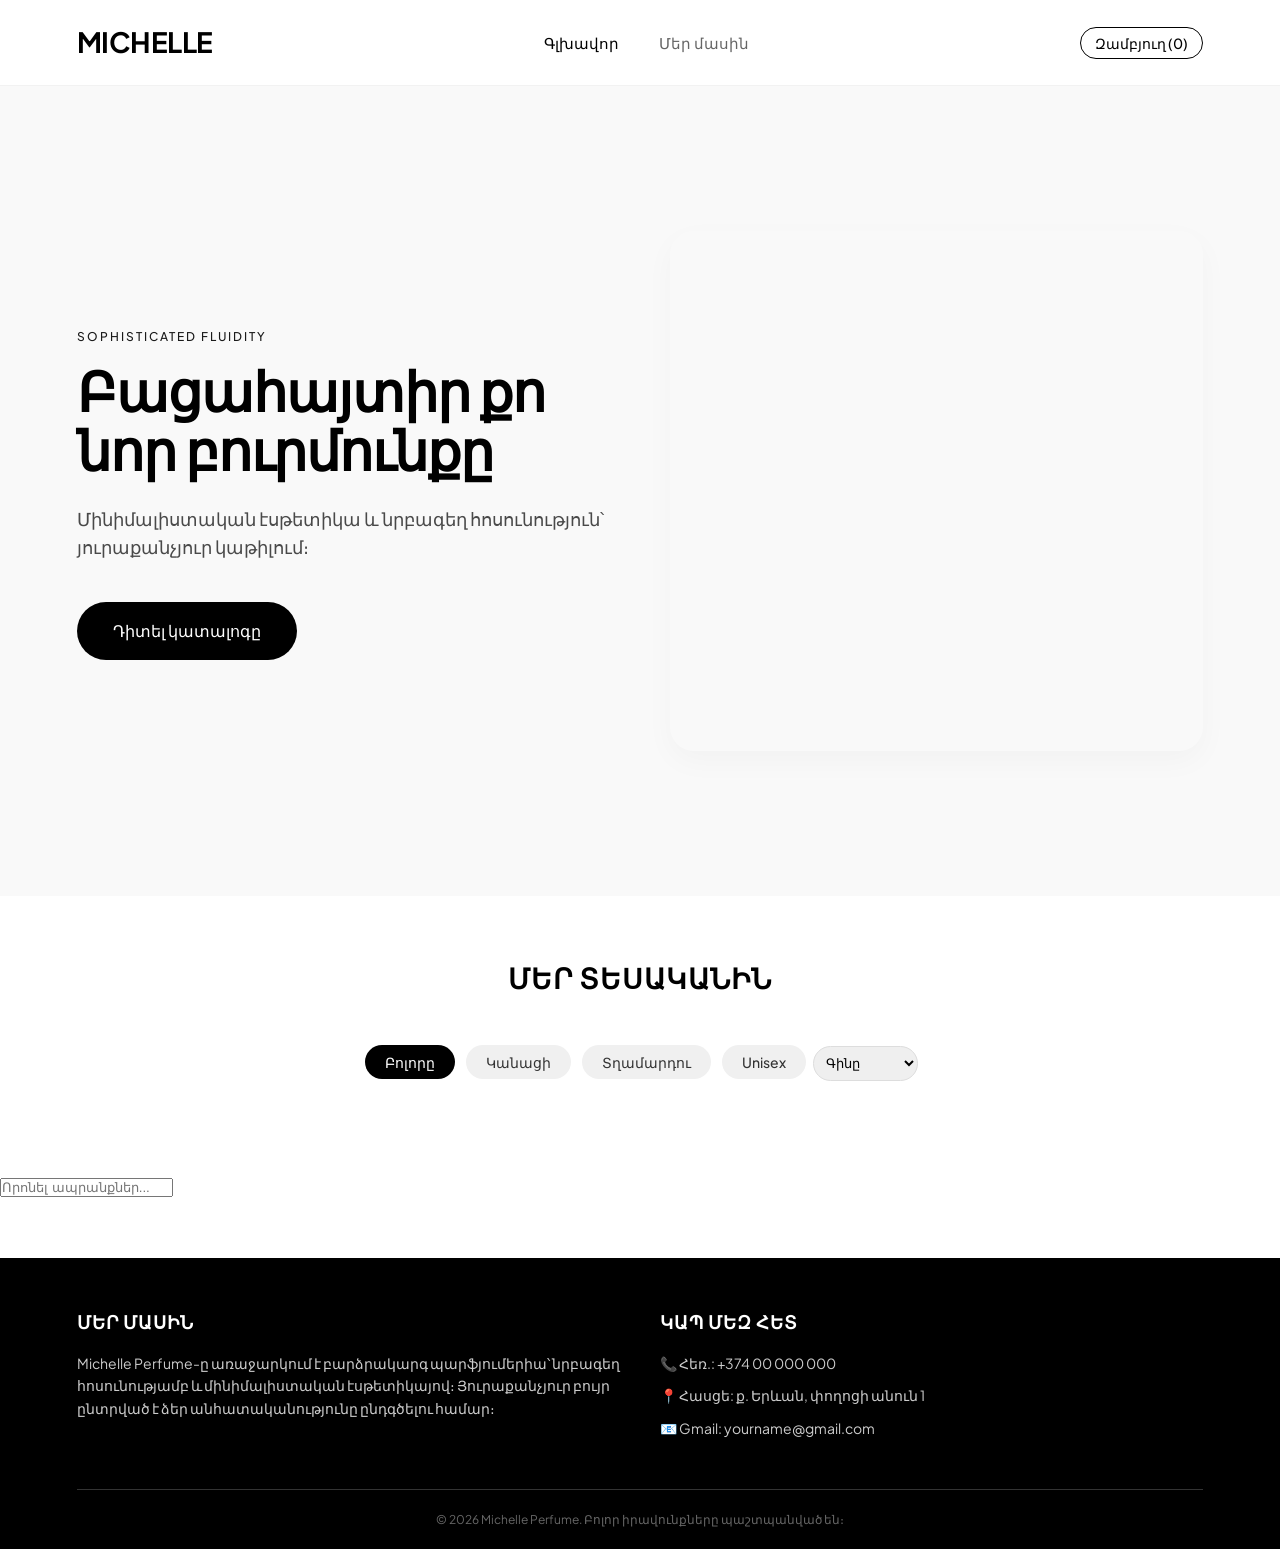
==== index.html @ b405ef43 "Update index.html" ====
<!DOCTYPE html>
<html lang="hy">
<head>
    <meta charset="UTF-8">
    <meta name="viewport" content="width=device-width, initial-scale=1.0">
    <title>Michelle Perfume | Official Store</title>
    <link href="https://fonts.googleapis.com/css2?family=Plus+Jakarta+Sans:wght@300;400;500;600;700&display=swap" rel="stylesheet">
    <link rel="stylesheet" href="https://cdn.jsdelivr.net/npm/swiper@11/swiper-bundle.min.css" />
    <link rel="stylesheet" href="style.css">

    <script type="text/javascript" src="https://cdn.jsdelivr.net/npm/@emailjs/browser@4/dist/email.min.js"></script>
    <script type="text/javascript">
        (function() {
            emailjs.init("rZBr8xgK7orV2Zi8C");
        })();
    </script>

    <style>
        .products-section { padding: 60px 0; background-color: #ffffff; }
        .section-title { text-align: center; font-size: 28px; margin-bottom: 40px; text-transform: uppercase; letter-spacing: 1px; }
        
        .products-grid { display: grid; grid-template-columns: repeat(2, 1fr); gap: 20px; }
        @media (min-width: 768px) { .products-grid { grid-template-columns: repeat(4, 1fr); gap: 30px; } }
        
        .product-card { background: #fff; border-radius: 12px; padding: 10px; transition: transform 0.3s; display: flex; flex-direction: column; cursor: pointer; border: 1px solid #f0f0f0; }
        .product-card:hover { transform: translateY(-5px); box-shadow: 0 5px 15px rgba(0,0,0,0.05); }
        .product-img { width: 100%; height: 220px; object-fit: cover; border-radius: 8px; background-color: #E2DEF7; }
        .product-info { margin-top: 12px; flex-grow: 1; display: flex; flex-direction: column; justify-content: space-between; }
        .product-title { font-size: 16px; font-weight: 600; margin-bottom: 5px; }
        .product-meta-preview { font-size: 12px; color: #888; margin-bottom: 5px; }
        
        .product-price-box { display: flex; flex-wrap: wrap; align-items: center; gap: 8px; font-size: 15px; }
        .product-price { font-weight: 700; color: #1a1a1a; }
        .product-price.has-sale { text-decoration: line-through; color: #888; font-size: 13px; font-weight: 400; }
        .product-sale-price { font-weight: 700; color: #ff3b30; }

        .card-view-btn { background: #000; color: #fff; border: none; padding: 10px; border-radius: 50px; font-weight: 500; font-size: 13px; width: 100%; margin-top: 10px; }

        .filter-btn { background: #f0f0f0; color: #333; border: none; padding: 8px 20px; border-radius: 50px; font-weight: 500; font-size: 14px; cursor: pointer; margin: 4px; transition: 0.2s; font-family: inherit; }
        .filter-btn.active { background: #000; color: #fff; }
        .filter-btn:hover:not(.active) { background: #ddd; }

        .modal { position: fixed; top: 0; left: 0; width: 100%; height: 100%; background: rgba(0,0,0,0.5); backdrop-filter: blur(5px); display: none; justify-content: center; align-items: center; z-index: 2000; padding: 10px; }
        .modal.active { display: flex; }
        .modal-content { background: #fff; padding: 25px; border-radius: 16px; width: 95%; max-width: 440px; position: relative; max-height: 90vh; overflow-y: auto; scrollbar-width: none; }
        .modal-content::-webkit-scrollbar { display: none; }
        
        .modal-title { font-size: 22px; font-weight: 700; margin-bottom: 12px; margin-top: 5px; }
        .modal-close { position: absolute; top: 15px; right: 15px; font-size: 20px; cursor: pointer; background: #fff; border: none; z-index: 10; width: 30px; height: 30px; border-radius: 50px; box-shadow: 0 2px 8px rgba(0,0,0,0.1); display: flex; align-items: center; justify-content: center; }
        
        .modal-main-img { width: 100%; max-height: 280px; object-fit: cover; border-radius: 12px; margin-bottom: 15px; box-shadow: 0 4px 12px rgba(0,0,0,0.03); }
        
        .modal-product-details { background: #f8f9fa; padding: 15px; border-radius: 10px; margin-bottom: 20px; font-size: 14px; border: 1px solid #eaeaec; }
        .modal-product-details p { margin-bottom: 4px; color: #555; }
        .modal-product-details span { font-weight: 600; color: #000; }

        .dynamic-price-box { background: #eef2f5; padding: 12px; border-radius: 8px; text-align: center; margin-bottom: 5px; margin-top: 15px;}
        .dynamic-price-box .price-label { font-size: 13px; color: #666; text-transform: uppercase; letter-spacing: 1px;}
        
        .modal-prices-display { display: flex; justify-content: center; align-items: center; gap: 10px; margin-top: 5px; }
        .price-value { font-size: 24px; font-weight: 700; color: #000; }
        .price-value.old-struck { text-decoration: line-through; color: #888; font-size: 18px; font-weight: 500; }
        .price-value.new-sale { color: #ff3b30; }

        .credit-hint { font-size: 12px; color: #777777; text-align: center; margin-bottom: 15px; font-weight: 500; display: block; }

        .modal-input { width: 100%; padding: 12px; border: 1px solid #EAEAEC; border-radius: 8px; margin-bottom: 15px; font-family: inherit; outline: none; }
        .modal-input:focus { border-color: #000; }
        select.modal-input { cursor: pointer; font-weight: 600; }

        .modal-action-btns { display: flex; gap: 10px; margin-top: 10px; }
        .btn-secondary { background: #222; color: #fff; border: none; padding: 12px; border-radius: 8px; font-weight: 600; font-size: 14px; width: 100%; cursor: pointer; transition: 0.2s; }
        .btn-secondary:hover { background: #444; }

        .cart-items-list { margin-bottom: 20px; }
        .cart-item { display: flex; justify-content: space-between; align-items: center; padding: 10px 0; border-bottom: 1px solid #eee; font-size: 14px; }
        .cart-item-info { flex-grow: 1; padding-right: 10px; }
        .cart-item-title { font-weight: 600; color: #000; }
        .cart-item-meta { font-size: 12px; color: #666; }
        .cart-item-price { font-weight: 700; color: #000; white-space: nowrap; }
        .btn-remove-cart { background: none; border: none; color: #ff3b30; cursor: pointer; font-size: 16px; margin-left: 10px; font-weight: bold; }
        .cart-empty-text { text-align: center; color: #888; padding: 20px 0; font-size: 15px; }

        .heroSwiper { width: 100%; max-width: 600px; margin: 0 auto; }
        .swiper-slide img { width: 100%; height: 350px; object-fit: cover; border-radius: 12px; }
    </style>
</head>
<body>

    <header class="main-header">
        <div class="container header-flex">
            <button class="burger-menu" id="burgerToggle" aria-label="Menu"><span></span><span></span></button>
            <div class="logo"><a href="javascript:void(0)">Michelle</a></div>
            <nav class="nav-menu desktop-only">
                <ul><li><a href="index.html" class="active">Գլխավոր</a></li><li><a href="com.html">Մեր մասին</a></li></ul>
            </nav>
            <div class="header-actions"><a href="#" class="cart-btn" id="openCartBtn"><span class="cart-text">Զամբյուղ</span> (<span id="cartCount">0</span>)</a></div>
        </div>
    </header>

       <div class="mobile-nav-overlay" id="mobileMenu">
        <ul class="mobile-menu-links"><li><a href="index.html">Գլխավոր</a></li>
        <li><a href="com.html" class="about-btn-link">Մեր մասին</a></li>
        </ul>
    </div>

    <section class="hero-section">
        <div class="container hero-grid">
            <div class="hero-content">
                <span class="subtitle">Sophisticated Fluidity</span>
                <h1 class="hero-title">Բացահայտիր քո նոր բուրմունքը</h1>
                <p class="hero-desc">Մինիմալիստական էսթետիկա և նրբագեղ հոսունություն՝ յուրաքանչյուր կաթիլում։</p>
                <a href="#catalog" class="btn-primary">Դիտել կատալոգը</a>
            </div>
            <div class="hero-image">
                <div class="swiper heroSwiper"><div class="swiper-wrapper" id="hero-slider-wrapper"></div><div class="swiper-pagination"></div></div>
            </div>
        </div>
    </section>

    <section class="products-section" id="catalog">
        <div class="container">
            <h2 class="section-title">Մեր Տեսականին</h2>
            <div class="filters" style="text-align: center; margin-bottom: 30px;">
                <button class="filter-btn active" data-filter="all">Բոլորը</button>
                <button class="filter-btn" data-filter="Կանացի">Կանացի</button>
                <button class="filter-btn" data-filter="Տղամարդու">Տղամարդու</button>
                <button class="filter-btn" data-filter="Unisex">Unisex</button>
                <select id="priceSort" style="padding: 8px; border-radius: 20px; border: 1px solid #ddd; outline: none;">
                    <option value="default">Գինը</option>
                    <option value="asc">Աճման</option>
                    <option value="desc">Նվազման</option>
                </select>
            </div>
            <div class="products-grid" id="products-container"></div>
        </div>
    </section>

<input type="text" id="searchInput" placeholder="Որոնել ապրանքներ..." onkeyup="searchProducts()">
    
    <div class="modal" id="orderModal">
        <div class="modal-content">
            <button class="modal-close" id="closeModal">✕</button>
            <img id="modalProductImg" src="" alt="Michelle" class="modal-main-img">
            <h3 class="modal-title" id="modalProductTitle">Անուն</h3>
            <div class="modal-product-details">
                <p>Ապրանքանիշ (Բրենդ): <span id="detBrand">---</span></p>
                <p>Նախատեսված է: <span id="detGender">---</span></p>
                <p style="margin-top: 15px; font-weight: 600; color: #000;">Ընտրեք ծավալը (մլ):</p>
                <select id="detMlSelect" class="modal-input" style="margin-bottom: 5px;"></select>
                <div class="dynamic-price-box">
                    <div class="price-label">Ընդհանուր Արժեքը</div>
                    <div class="modal-prices-display">
                        <span class="price-value" id="detPriceOld"></span>
                        <span class="price-value" id="detPrice">0</span> 
                        <span style="font-weight: 600; color: #000;">AMD</span>
                    </div>
                </div>
                <span class="credit-hint">* ապառիկի ձևակերպում</span>
            </div>
            <input type="text" id="customerName" class="modal-input" placeholder="Ձեր Անունը...">
            <input type="tel" id="customerPhone" class="modal-input" placeholder="Ձեր Հեռախոսահամարը...">
            <div class="modal-action-btns">
                <button id="addToCartBtn" class="btn-secondary">Ավելացնել զամբյուղ</button>
                <button id="submitOrderBtn" class="btn-primary" style="width: 100%; border: none; cursor: pointer;">Գնել հիմա</button>
            </div>
        </div>
    </div>

    <div class="modal" id="cartModal">
        <div class="modal-content">
            <button class="modal-close" id="closeCartModalBtn">✕</button>
            <h3 class="modal-title">Ձեր Զամբյուղը</h3>
            <div class="cart-items-list" id="cartItemsContainer"></div>
            <div class="dynamic-price-box">
                <div class="price-label">Զամբյուղի Ընդհանուր Գումարը</div>
                <span class="price-value" id="cartTotalSum">0</span> <span>AMD</span>
            </div>
            <span class="credit-hint">* ապառիկի ձևակերպում</span>
            <div id="cartOrderForm">
                <input type="text" id="cartCustomerName" class="modal-input" placeholder="Ձեր Անունը...">
                <input type="tel" id="cartCustomerPhone" class="modal-input" placeholder="Ձեր Հեռախոսահամարը...">
                <button id="submitCartOrderBtn" class="btn-primary" style="width: 100%; border: none; cursor: pointer;">Պատվիրել Զամբյուղից</button>
            </div>
        </div>
    </div>

    <div class="modal" id="adminLoginModal">
        <div class="modal-content">
            <button class="modal-close" id="closeAdminModalBtn">✕</button>
            <h3 class="modal-title">Մուտք Ադմին Համակարգ</h3>
            <p style="margin-bottom: 15px; font-size: 14px; color: #666;">Մուտք գործելու համար ներմուծեք գաղտնաբառը։</p>
            <input type="password" id="adminPassInput" class="modal-input" placeholder="Գաղտնաբառ...">
            <button id="adminLoginBtn" class="btn-primary" style="width: 100%; border: none; cursor: pointer;">Մուտք Գործել</button>
        </div>
    </div>

    <script src="https://cdn.jsdelivr.net/npm/swiper@11/swiper-bundle.min.js"></script>
    <script type="module">
        import { initializeApp } from "https://www.gstatic.com/firebasejs/10.12.0/firebase-app.js";
        import { getDatabase, ref, onValue, push, query, limitToFirst, startAfter, get } from "https://www.gstatic.com/firebasejs/10.12.0/firebase-database.js";

        const firebaseConfig = {
            apiKey: "AIzaSyDDIyOC18ezuMB1dnPaap9FohRGU62OsrY",
            authDomain: "michele-fcaf7.firebaseapp.com",
            projectId: "michele-fcaf7",
            storageBucket: "michele-fcaf7.firebasestorage.app",
            messagingSenderId: "94596268135",
            appId: "1:94596268135:web:fb84cda9f2e427199814c2",
            databaseURL: "https://michele-fcaf7-default-rtdb.firebaseio.com"
        };

        const app = initializeApp(firebaseConfig);
        const db = getDatabase(app);

        let cart = [];
        let allProducts = [];
        let activeFilter = 'all';

        document.getElementById('burgerToggle').addEventListener('click', function() {
            this.classList.toggle('open');
            document.getElementById('mobileMenu').classList.toggle('open');
        });


function searchProducts() {
    let input = document.getElementById('searchInput').value.toLowerCase();
    let productList = document.querySelectorAll('.product-card'); // Ենթադրենք յուրաքանչյուր ապրանք ունի .product-card դաս

    productList.forEach(card => {
        let title = card.querySelector('h3').innerText.toLowerCase(); // Ենթադրենք ապրանքի անունը h3-ի մեջ է
        if (title.includes(input)) {
            card.style.display = ""; // Ցույց տալ
        } else {
            card.style.display = "none"; // Թաքցնել
        }
    });
}

        
        let swiperInstance = null;
        onValue(ref(db, 'slider'), (snapshot) => {
            const data = snapshot.val() || {};
            const wrapper = document.getElementById('hero-slider-wrapper');
            wrapper.innerHTML = '';
            const keys = Object.keys(data);
            const slidesCount = keys.length;
            if (slidesCount === 0) return;
            Object.values(data).forEach(item => {
                const url = typeof item === 'object' ? item.img : item;
                wrapper.innerHTML += `<div class="swiper-slide"><img src="${url}" alt="Michelle"></div>`;
            });
            if (swiperInstance) swiperInstance.destroy();
            swiperInstance = new Swiper('.heroSwiper', { 
                loop: slidesCount >= 3, 
                autoplay: { delay: 4000 }, 
                pagination: { el: '.swiper-pagination', clickable: true },
                slidesPerView: 1,
                spaceBetween: 10,
                grabCursor: true
            });
        });

        function filterProducts(filterValue) {
            if (filterValue) activeFilter = filterValue;
            document.querySelectorAll('.filter-btn').forEach(btn => {
                btn.classList.toggle('active', btn.dataset.filter === activeFilter);
            });

            let filtered = activeFilter === 'all'
                ? [...allProducts]
                : allProducts.filter(p => (p.gender || 'Unisex') === activeFilter);

            const sortValue = document.getElementById('priceSort') ? document.getElementById('priceSort').value : 'default';
            if (sortValue === 'asc') {
                filtered.sort((a, b) => {
                    const priceA = Number(a.salePrice && a.salePrice > 0 ? a.salePrice : a.price);
                    const priceB = Number(b.salePrice && b.salePrice > 0 ? b.salePrice : b.price);
                    return priceA - priceB;
                });
            } else if (sortValue === 'desc') {
                filtered.sort((a, b) => {
                    const priceA = Number(a.salePrice && a.salePrice > 0 ? a.salePrice : a.price);
                    const priceB = Number(b.salePrice && b.salePrice > 0 ? b.salePrice : b.price);
                    return priceB - priceA;
                });
            }
            renderProducts(filtered);
        }

        function renderProducts(products) {
            const container = document.getElementById('products-container');
            container.innerHTML = '';
            if (products.length === 0) {
                container.innerHTML = '<p style="text-align:center; color:#888; grid-column:1/-1; padding:40px 0;">Ապրանք չի գտնվել</p>';
                return;
            }
            products.forEach(prod => {
                let priceHTML = '';
                if (prod.salePrice && Number(prod.salePrice) > 0) {
                    priceHTML = `<span class="product-price has-sale">${prod.price} AMD</span><span class="product-sale-price">${prod.salePrice} AMD</span>`;
                } else {
                    priceHTML = `<span class="product-price">${prod.price} AMD</span>`;
                }
                const pinnedBadge = prod.pinned ? `<span style="position:absolute; background:#ff3b30; color:#fff; font-size:10px; padding:3px 8px; border-radius:20px; margin:5px; font-weight:700; z-index:1;">TOP</span>` : '';
                const card = document.createElement('div');
                card.className = 'product-card';
                card.style.position = 'relative';
                card.innerHTML = `
                    ${pinnedBadge}
                    <img src="${prod.img}" class="product-img" loading="lazy" alt="${prod.title}">
                    <div class="product-info">
                        <div>
                            <h3 class="product-title">${prod.title}</h3>
                            <div class="product-meta-preview">${prod.brand || ''} | ${prod.ml || ''} մլ</div>
                        </div>
                        <div class="product-price-box">${priceHTML}</div>
                        <button class="card-view-btn">Մանրամասն</button>
                    </div>
                `;
                card.addEventListener('click', () => openProductModal(prod));
                container.appendChild(card);
            });
        }

        let selectedProduct = null;
        let currentPricePerMl = 0;
        let currentSalePricePerMl = 0;
        let lastLoadedKey = null;
        let isLoadingProducts = false;
        let allLoaded = false;
        const PRODUCTS_LIMIT = 20;
        const productsRef = ref(db, 'products');

        async function loadProductsPage() {
            if (isLoadingProducts || allLoaded) return;
            isLoadingProducts = true;

            let dbQuery;
            if (!lastLoadedKey) {
                dbQuery = query(productsRef, limitToFirst(PRODUCTS_LIMIT));
            } else {
                dbQuery = query(productsRef, startAfter(lastLoadedKey), limitToFirst(PRODUCTS_LIMIT));
            }

            try {
                const snapshot = await get(dbQuery);
                if (snapshot.exists()) {
                    const data = snapshot.val();
                    const keys = Object.keys(data);
                    if (keys.length < PRODUCTS_LIMIT) allLoaded = true;
                    lastLoadedKey = keys[keys.length - 1];

                    let newProducts = keys
                        .map(key => ({ id: key, ...data[key] }))
                        // ── inStock === false եղածները բաց ենք թողնում ──
                        .filter(p => p.inStock !== false);

                    allProducts = allProducts.concat(newProducts);
                    allProducts.sort((a, b) => {
                        const aPinned = a.pinned === true ? 1 : 0;
                        const bPinned = b.pinned === true ? 1 : 0;
                        return bPinned - aPinned;
                    });
                    filterProducts(activeFilter);
                }
            } catch (error) {
                console.error("Error fetching products:", error);
            } finally {
                isLoadingProducts = false;
            }
        }

        function openProductModal(prod) {
            selectedProduct = prod;
            document.getElementById('modalProductImg').src = prod.img;
            document.getElementById('modalProductTitle').innerText = prod.title;
            document.getElementById('detBrand').innerText = prod.brand || '---';
            document.getElementById('detGender').innerText = prod.gender || 'Unisex';
            const baseMl = Number(prod.ml);
            const basePrice = Number(prod.price);
            currentPricePerMl = basePrice / baseMl;
            currentSalePricePerMl = (prod.salePrice && Number(prod.salePrice) > 0) ? Number(prod.salePrice) / baseMl : 0;
            const mlSelect = document.getElementById('detMlSelect');
            mlSelect.innerHTML = '';
            let optionsArray = prod.sizes && Array.isArray(prod.sizes) ? prod.sizes : [baseMl];
            optionsArray.sort((a, b) => a - b);
            optionsArray.forEach(ml => {
                const option = document.createElement('option');
                option.value = ml;
                option.text = `${ml} մլ`;
                mlSelect.appendChild(option);
            });
            mlSelect.value = optionsArray[0];
            updateModalPriceDisplay(optionsArray[0]);
            document.getElementById('orderModal').classList.add('active');
        }

        window.addEventListener('scroll', () => {
            if ((window.innerHeight + window.scrollY) >= document.body.offsetHeight - 600) {
                loadProductsPage();
            }
        });

        loadProductsPage();

        document.querySelectorAll('.filter-btn').forEach(btn => {
            btn.addEventListener('click', () => filterProducts(btn.dataset.filter));
        });

        function updateModalPriceDisplay(ml) {
            const oldPriceContainer = document.getElementById('detPriceOld');
            const currentPriceContainer = document.getElementById('detPrice');
            if (currentSalePricePerMl > 0) {
                const calculatedOldPrice = Math.round(ml * currentPricePerMl);
                const calculatedNewPrice = Math.round(ml * currentSalePricePerMl);
                oldPriceContainer.innerText = calculatedOldPrice + " AMD";
                oldPriceContainer.className = "price-value old-struck";
                oldPriceContainer.style.display = "inline";
                currentPriceContainer.innerText = calculatedNewPrice;
                currentPriceContainer.className = "price-value new-sale";
            } else {
                const calculatedPrice = Math.round(ml * currentPricePerMl);
                oldPriceContainer.style.display = "none";
                currentPriceContainer.innerText = calculatedPrice;
                currentPriceContainer.className = "price-value";
            }
        }

        document.getElementById('detMlSelect').addEventListener('change', function() {
            updateModalPriceDisplay(Number(this.value));
        });

        document.getElementById('addToCartBtn').addEventListener('click', () => {
            if (selectedProduct) {
                const finalMl = document.getElementById('detMlSelect').value;
                const finalPrice = Number(document.getElementById('detPrice').innerText);
                cart.push({ title: selectedProduct.title, brand: selectedProduct.brand || '', gender: selectedProduct.gender || 'Unisex', ml: finalMl, price: finalPrice });
                updateCartUI();
                alert('Ապրանքն ավելացվեց զամբյուղի մեջ։');
                document.getElementById('orderModal').classList.remove('active');
            }
        });

        function updateCartUI() {
            document.getElementById('cartCount').innerText = cart.length;
            const container = document.getElementById('cartItemsContainer');
            container.innerHTML = '';
            if (cart.length === 0) {
                container.innerHTML = '<p class="cart-empty-text">Ձեր զամբյուղը դատարկ է:</p>';
                document.getElementById('cartTotalSum').innerText = 0;
                document.getElementById('cartOrderForm').style.display = 'none';
                return;
            }
            document.getElementById('cartOrderForm').style.display = 'block';
            let totalSum = 0;
            cart.forEach((item, index) => {
                totalSum += item.price;
                const div = document.createElement('div');
                div.className = 'cart-item';
                div.innerHTML = `
                    <div class="cart-item-info">
                        <div class="cart-item-title">${item.brand} ${item.title}</div>
                        <div class="cart-item-meta">${item.ml} մլ | [${item.gender}]</div>
                    </div>
                    <div class="cart-item-price">${item.price} AMD</div>
                    <button class="btn-remove-cart" data-index="${index}">✕</button>
                `;
                container.appendChild(div);
            });
            document.getElementById('cartTotalSum').innerText = totalSum;
            document.querySelectorAll('.btn-remove-cart').forEach(btn => {
                btn.addEventListener('click', function() {
                    cart.splice(Number(this.dataset.index), 1);
                    updateCartUI();
                });
            });
        }

        function sendEmailNotification(name, phone, items, total, date) {
            emailjs.send("service_05dsggr", "template_utk2s95", {
                customer_name: name,
                customer_phone: phone,
                order_items: items,
                total_price: total + " AMD",
                order_date: date,
                email: "michelle.perfume2@gmail.com"
            }).then(
                r => console.log("Email ուղարկվեց!", r.status),
                e => console.error("Email սխալ", e)
            );
        }

        document.getElementById('submitCartOrderBtn').addEventListener('click', () => {
            const name = document.getElementById('cartCustomerName').value.trim();
            const phone = document.getElementById('cartCustomerPhone').value.trim();
            if (name && phone && cart.length > 0) {
                const currentDate = new Date().toLocaleDateString('hy-AM');
                const finalItemsString = cart.map(i => `${i.brand} ${i.title} (${i.ml}մլ)`).join(' + ');
                const finalTotal = Number(document.getElementById('cartTotalSum').innerText);
                push(ref(db, 'orders'), { name, phone, items: finalItemsString, total: finalTotal, date: currentDate }).then(() => {
                    sendEmailNotification(name, phone, finalItemsString, finalTotal, currentDate);
                    alert('Ձեր զամբյուղի պատվերն ընդունված է։ Շնորհակալություն։');
                    cart = [];
                    updateCartUI();
                    document.getElementById('cartCustomerName').value = '';
                    document.getElementById('cartCustomerPhone').value = '';
                    document.getElementById('cartModal').classList.remove('active');
                });
            } else {
                alert('Խնդրում ենք լրացնել անունը և հեռախոսահամարը։');
            }
        });

        document.getElementById('submitOrderBtn').addEventListener('click', () => {
            const name = document.getElementById('customerName').value.trim();
            const phone = document.getElementById('customerPhone').value.trim();
            if (name && phone && selectedProduct) {
                const finalMl = document.getElementById('detMlSelect').value;
                const finalPrice = document.getElementById('detPrice').innerText;
                const currentDate = new Date().toLocaleDateString('hy-AM');
                const orderItemInfo = `${selectedProduct.brand || ''} ${selectedProduct.title} (${finalMl} մլ) [${selectedProduct.gender || 'Unisex'}]`;
                push(ref(db, 'orders'), { name, phone, items: orderItemInfo, total: Number(finalPrice), date: currentDate }).then(() => {
                    sendEmailNotification(name, phone, orderItemInfo, finalPrice, currentDate);
                    alert('Ձեր պատվերն ընդունված է։ Շնորհակալություն գնումների համար:');
                    document.getElementById('customerName').value = '';
                    document.getElementById('customerPhone').value = '';
                    document.getElementById('orderModal').classList.remove('active');
                });
            } else {
                alert('Խնդրում ենք լրացնել անունը և հեռախոսահամարը։');
            }
        });

        const cartModal = document.getElementById('cartModal');
        document.getElementById('openCartBtn').addEventListener('click', (e) => {
            e.preventDefault();
            updateCartUI();
            cartModal.classList.add('active');
        });
        document.getElementById('closeCartModalBtn').addEventListener('click', () => cartModal.classList.remove('active'));

        const orderModal = document.getElementById('orderModal');
        const adminModal = document.getElementById('adminLoginModal');
        document.getElementById('closeModal').addEventListener('click', () => orderModal.classList.remove('active'));
        document.getElementById('closeAdminModalBtn').addEventListener('click', () => adminModal.classList.remove('active'));
        window.addEventListener('click', (e) => {
            if (e.target === orderModal) orderModal.classList.remove('active');
            if (e.target === adminModal) adminModal.classList.remove('active');
            if (e.target === cartModal) cartModal.classList.remove('active');
        });

        document.querySelector('.logo').addEventListener('click', (e) => {
            e.preventDefault();
            adminModal.classList.add('active');
        });

        document.getElementById('adminLoginBtn').addEventListener('click', checkAdminPass);
        document.getElementById('adminPassInput').addEventListener('keypress', (e) => {
            if (e.key === 'Enter') checkAdminPass();
        });

        function checkAdminPass() {
            if (document.getElementById('adminPassInput').value === "asd777lkj") {
                window.location.href = "admin.html";
            } else {
                alert("Սխալ գաղտնաբառ");
            }
        }

        document.getElementById('priceSort').addEventListener('change', () => {
            filterProducts();
        });
    </script>

<footer class="footer-section">
    <div class="container">
        <div class="footer-grid">
            <div class="footer-box">
                <h3>Մեր մասին</h3>
                <p>Michelle Perfume-ը առաջարկում է բարձրակարգ պարֆյումերիա՝ նրբագեղ հոսունությամբ և մինիմալիստական էսթետիկայով։ Յուրաքանչյուր բույր ընտրված է ձեր անհատականությունը ընդգծելու համար։</p>
            </div>
            <div class="footer-box">
                <h3>Կապ մեզ հետ</h3>
                <p>📞 Հեռ.: +374 00 000 000</p>
                <p>📍 Հասցե: ք. Երևան, փողոցի անուն 1</p>
                <p>📧 Gmail: yourname@gmail.com</p>
            </div>
        </div>
        <div class="footer-bottom">
            &copy; 2026 Michelle Perfume. Բոլոր իրավունքները պաշտպանված են։
        </div>
    </div>
</footer>
</body>
</html>
---- style.css ----
/* 1. ԲՐԵՆԴԻ ՓՈՓՈԽԱԿԱՆՆԵՐԸ (Logobook-ի պաշտոնական գույները) */
:root {
    --color-lavender: #E2DEF7;
    --color-white: #FFFFFF;
    --color-black: #000000;
    --color-gray-dark: #1A1A1A;
    --color-gray-light: #F9F9F9;
    
    --font-primary: 'Plus Jakarta Sans', sans-serif;
}

/* 2. RESET & BASE STYLES */
* {
    margin: 0;
    padding: 0;
    box-sizing: border-box;
}

body {
    font-family: var(--font-primary);
    background-color: var(--color-white);
    color: var(--color-black);
    line-height: 1.6;
    overflow-x: hidden;
}

/* Արգելում է էջի սքրոլը, երբ մոբայլ մենյուն բաց է */
body.no-scroll {
    overflow: hidden;
}

a {
    text-decoration: none;
    color: inherit;
    transition: all 0.3s ease;
}

ul {
    list-style: none;
}

.container {
    width: 88%;
    max-width: 1440px;
    margin: 0 auto;
}

/* 3. HEADER ՈՃԱՎՈՐՈՒՄ (STICKY & BLUR EFFECT) */
.main-header {
    padding: 20px 0;
    background-color: rgba(255, 255, 255, 0.92);
    backdrop-filter: blur(10px); /* Ժամանակակից iOS ոճի էֆեկտ */
    -webkit-backdrop-filter: blur(10px);
    border-bottom: 1px solid rgba(0, 0, 0, 0.05);
    position: sticky;
    top: 0;
    z-index: 1000;
}

.header-flex {
    display: flex;
    justify-content: space-between;
    align-items: center;
}

.logo a {
    font-size: 24px;
    font-weight: 700;
    letter-spacing: -0.5px;
    text-transform: uppercase;
}

/* Սկզբնական շրջանում թաքցնում ենք մեծ էկրանի մենյուն */
.desktop-only {
    display: none;
}

.cart-btn {
    font-weight: 500;
    font-size: 14px;
    padding: 6px 14px;
    border: 1px solid var(--color-black);
    border-radius: 50px;
}

.cart-btn:hover {
    background-color: var(--color-black);
    color: var(--color-white);
}

/* 4. BURGER MENU BUTTON */
.burger-menu {
    display: flex;
    flex-direction: column;
    justify-content: space-between;
    width: 22px;
    height: 14px;
    background: none;
    border: none;
    cursor: pointer;
    z-index: 1002;
}

.burger-menu span {
    display: block;
    width: 100%;
    height: 2px;
    background-color: var(--color-black);
    transition: all 0.3s cubic-bezier(0.77, 0, 0.175, 1);
}

/* Բուրգերի անիմացիան (X դառնալը) */
.burger-menu.open span:nth-child(1) {
    transform: translateY(6px) rotate(45deg);
}

.burger-menu.open span:nth-child(2) {
    transform: rotate(-45deg) translateY(-6px);
}

/* MOBILE NAV OVERLAY */
.mobile-nav-overlay {
    position: fixed;
    top: 0;
    left: 0;
    width: 100%;
    height: 100vh;
    background-color: var(--color-white);
    z-index: 1001;
    display: flex;
    align-items: center;
    justify-content: center;
    transform: translateY(-100%);
    transition: transform 0.5s cubic-bezier(0.77, 0, 0.175, 1);
}

.mobile-nav-overlay.open {
    transform: translateY(0);
}

.mobile-menu-links {
    text-align: center;
}

.mobile-menu-links li {
    margin: 25px 0;
}

.mobile-menu-links a {
    font-size: 26px;
    font-weight: 600;
    text-transform: uppercase;
    letter-spacing: 1px;
}

/* 5. HERO SECTION */
.hero-section {
    padding: 40px 0 60px 0;
    background-color: var(--color-gray-light);
}

.hero-grid {
    display: flex;
    flex-direction: column-reverse; /* Մոբայլում նկարը բարձրանում է տեքստից վերև */
    gap: 40px;
}

.hero-content {
    text-align: center;
}

.hero-content .subtitle {
    display: inline-block;
    font-size: 12px;
    text-transform: uppercase;
    letter-spacing: 2px;
    margin-bottom: 15px;
    color: var(--color-gray-dark);
    font-weight: 500;
}

.hero-title {
    font-size: 34px;
    line-height: 1.2;
    font-weight: 700;
    margin-bottom: 15px;
    letter-spacing: -1px;
}

.hero-desc {
    font-size: 15px;
    opacity: 0.7;
    margin-bottom: 30px;
}

.btn-primary {
    display: block;
    text-align: center;
    padding: 16px 0;
    background-color: var(--color-black);
    color: var(--color-white);
    font-weight: 500;
    border-radius: 50px;
}

.btn-primary:hover {
    background-color: var(--color-lavender);
    color: var(--color-black);
}

/* 6. SWIPER SLIDER スタイル (Հոսունության կոնցեպտ) */
.hero-image {
    width: 100%;
}

.swiper {
    width: 100%;
    height: 350px; /* Մոբայլի բարձրությունը */
    border-radius: 16px;
    overflow: hidden;
    box-shadow: 0 10px 30px rgba(0,0,0,0.03);
}

.swiper-slide {
    width: 100%;
    height: 100%;
}

.swiper-slide img {
    width: 100%;
    height: 100%;
    object-fit: cover; /* Պահպանում է նկարի ճիշտ համամասնությունները */
    background-color: var(--color-lavender); /* Ժամանակավոր ֆոն մինչ նկարի բեռնվելը */
}

/* Կետիկների (Pagination) դիզայնը */
.swiper-pagination-bullet {
    background: var(--color-black) !important;
    opacity: 0.2;
    transition: all 0.3s ease;
}

.swiper-pagination-bullet-active {
    background: var(--color-black) !important;
    opacity: 1;
    width: 18px !important; /* Ակտիվ կետիկի երկարեցում էսթետիկայի համար */
    border-radius: 4px !important;
}


/* -----------------------------------------
   DESKTOP STYLES (Էկրանը մեծ է 768px-ից)
   ----------------------------------------- */
@media (min-width: 768px) {
    .burger-menu {
        display: none;
    }

    .desktop-only {
        display: block;
    }

    .nav-menu ul {
        display: flex;
        gap: 40px;
    }

    .nav-menu a {
        font-size: 15px;
        font-weight: 500;
        opacity: 0.6;
    }

    .nav-menu a:hover, 
    .nav-menu a.active {
        opacity: 1;
    }

    .logo a {
        font-size: 28px;
    }

    /* Դասավորությունը դառնում է կողք կողքի */
    .hero-grid {
        display: grid;
        grid-template-columns: 1fr 1fr;
        gap: 60px;
        align-items: center;
    }

    .hero-section {
        padding: 80px 0;
        min-height: calc(100vh - 90px);
        display: flex;
        align-items: center;
    }

    .hero-content {
        text-align: left;
    }

    .hero-title {
        font-size: 54px;
        line-height: 1.1;
        margin-bottom: 25px;
    }

    .hero-desc {
        font-size: 18px;
        margin-bottom: 40px;
    }

    .btn-primary {
        display: inline-block;
        padding: 16px 36px;
    }

    /* Բարձրացնում ենք սլայդերի չափսը համակարգչի վրա */
    .swiper {
        height: 520px;
        border-radius: 24px;
    }
}

.footer-section {
    background-color: #000;
    color: #fff;
    padding: 50px 0 20px;
    margin-top: 60px;
}
.footer-grid {
    display: grid;
    grid-template-columns: repeat(auto-fit, minmax(250px, 1fr));
    gap: 40px;
    margin-bottom: 40px;
}
.footer-box h3 {
    margin-bottom: 15px;
    font-size: 18px;
    text-transform: uppercase;
    letter-spacing: 1px;
}
.footer-box p {
    font-size: 14px;
    line-height: 1.6;
    color: #ccc;
    margin-bottom: 10px;
}
.footer-bottom {
    text-align: center;
    font-size: 12px;
    border-top: 1px solid #333;
    padding-top: 20px;
    color: #666;
}
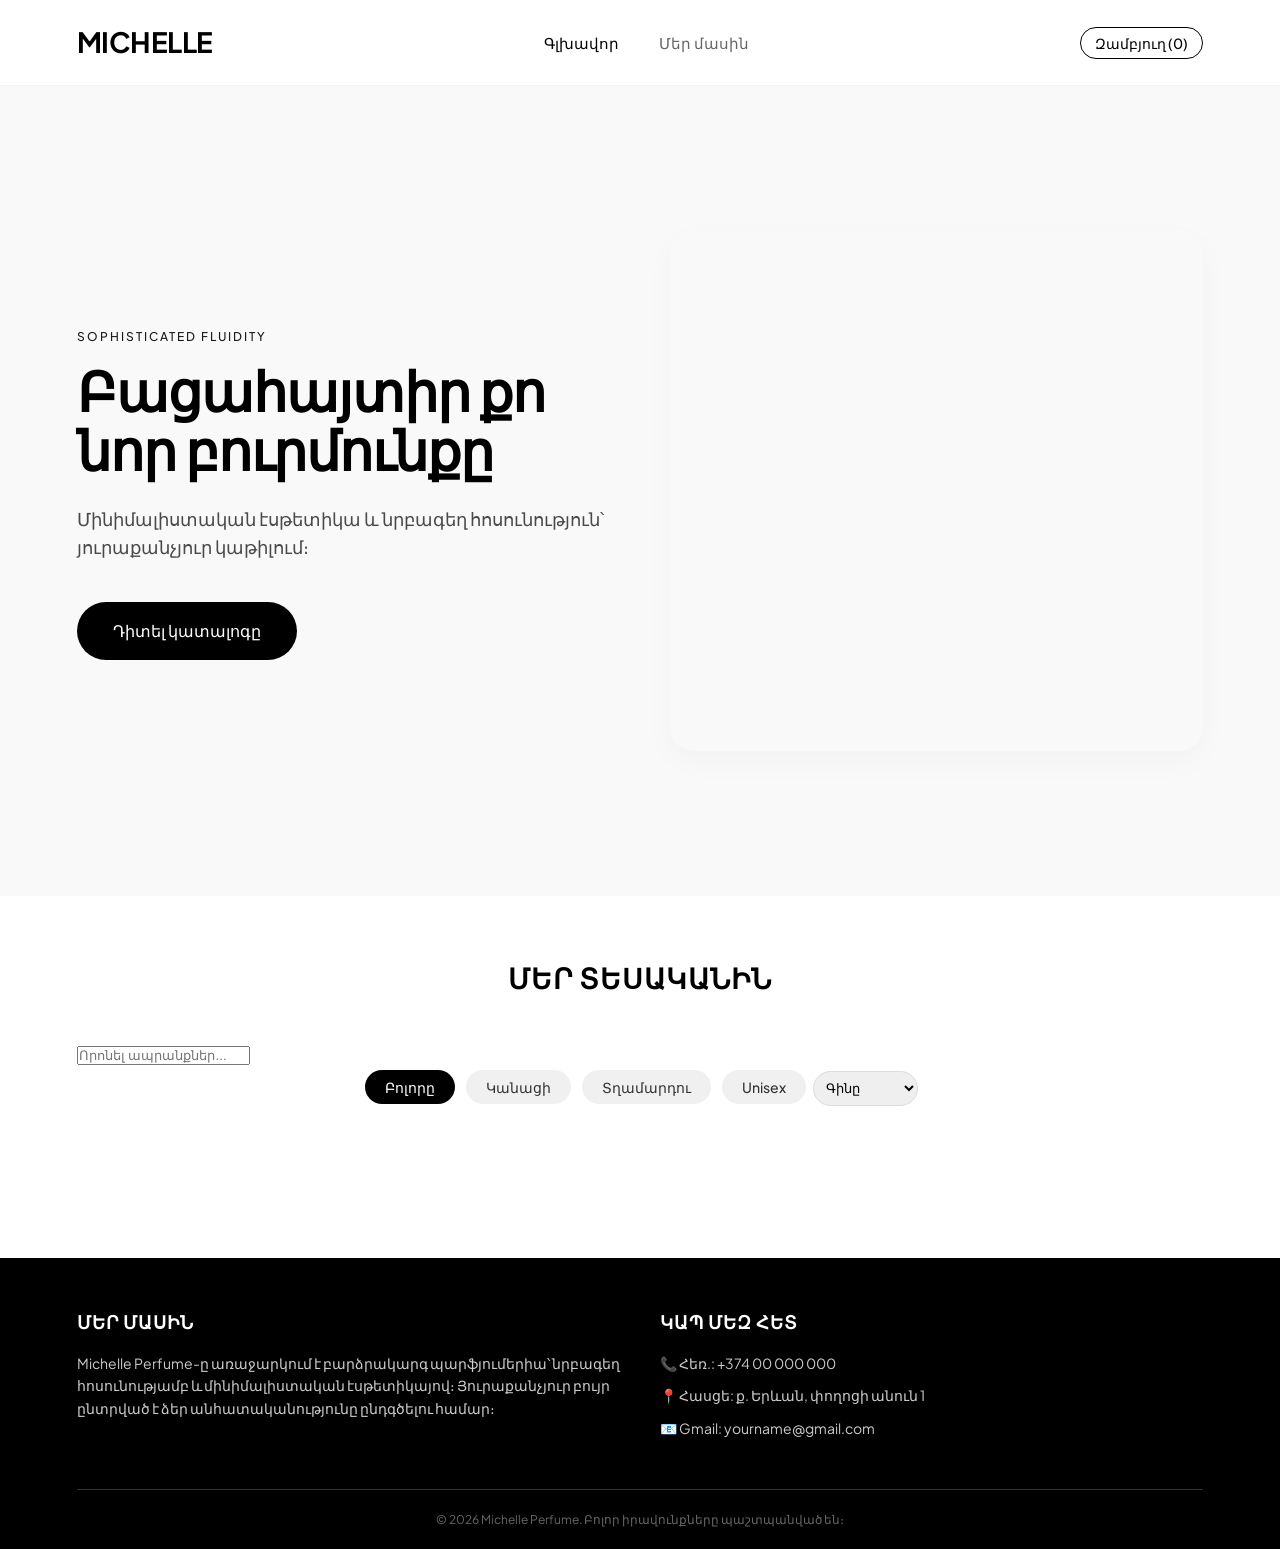
==== commit fcaa4f15: "Update index.html" ====
--- a/index.html
+++ b/index.html
@@ -121,6 +121,8 @@
     <section class="products-section" id="catalog">
         <div class="container">
             <h2 class="section-title">Մեր Տեսականին</h2>
+            
+<input type="text" id="searchInput" placeholder="Որոնել ապրանքներ..." onkeyup="searchProducts()">
             <div class="filters" style="text-align: center; margin-bottom: 30px;">
                 <button class="filter-btn active" data-filter="all">Բոլորը</button>
                 <button class="filter-btn" data-filter="Կանացի">Կանացի</button>
@@ -136,7 +138,6 @@
         </div>
     </section>
 
-<input type="text" id="searchInput" placeholder="Որոնել ապրանքներ..." onkeyup="searchProducts()">
     
     <div class="modal" id="orderModal">
         <div class="modal-content">
@@ -223,19 +224,7 @@
         });
 
 
-function searchProducts() {
-    let input = document.getElementById('searchInput').value.toLowerCase();
-    let productList = document.querySelectorAll('.product-card'); // Ենթադրենք յուրաքանչյուր ապրանք ունի .product-card դաս
-
-    productList.forEach(card => {
-        let title = card.querySelector('h3').innerText.toLowerCase(); // Ենթադրենք ապրանքի անունը h3-ի մեջ է
-        if (title.includes(input)) {
-            card.style.display = ""; // Ցույց տալ
-        } else {
-            card.style.display = "none"; // Թաքցնել
-        }
-    });
-}
+
 
         
         let swiperInstance = null;
@@ -571,6 +560,22 @@
         document.getElementById('priceSort').addEventListener('change', () => {
             filterProducts();
         });
+
+
+function searchProducts() {
+    let input = document.getElementById('searchInput').value.toLowerCase();
+    let productList = document.querySelectorAll('.product-card'); // Ենթադրենք յուրաքանչյուր ապրանք ունի .product-card դաս
+
+    productList.forEach(card => {
+        let title = card.querySelector('h3').innerText.toLowerCase(); // Ենթադրենք ապրանքի անունը h3-ի մեջ է
+        if (title.includes(input)) {
+            card.style.display = ""; // Ցույց տալ
+        } else {
+            card.style.display = "none"; // Թաքցնել
+        }
+    });
+}
+        
     </script>
 
 <footer class="footer-section">
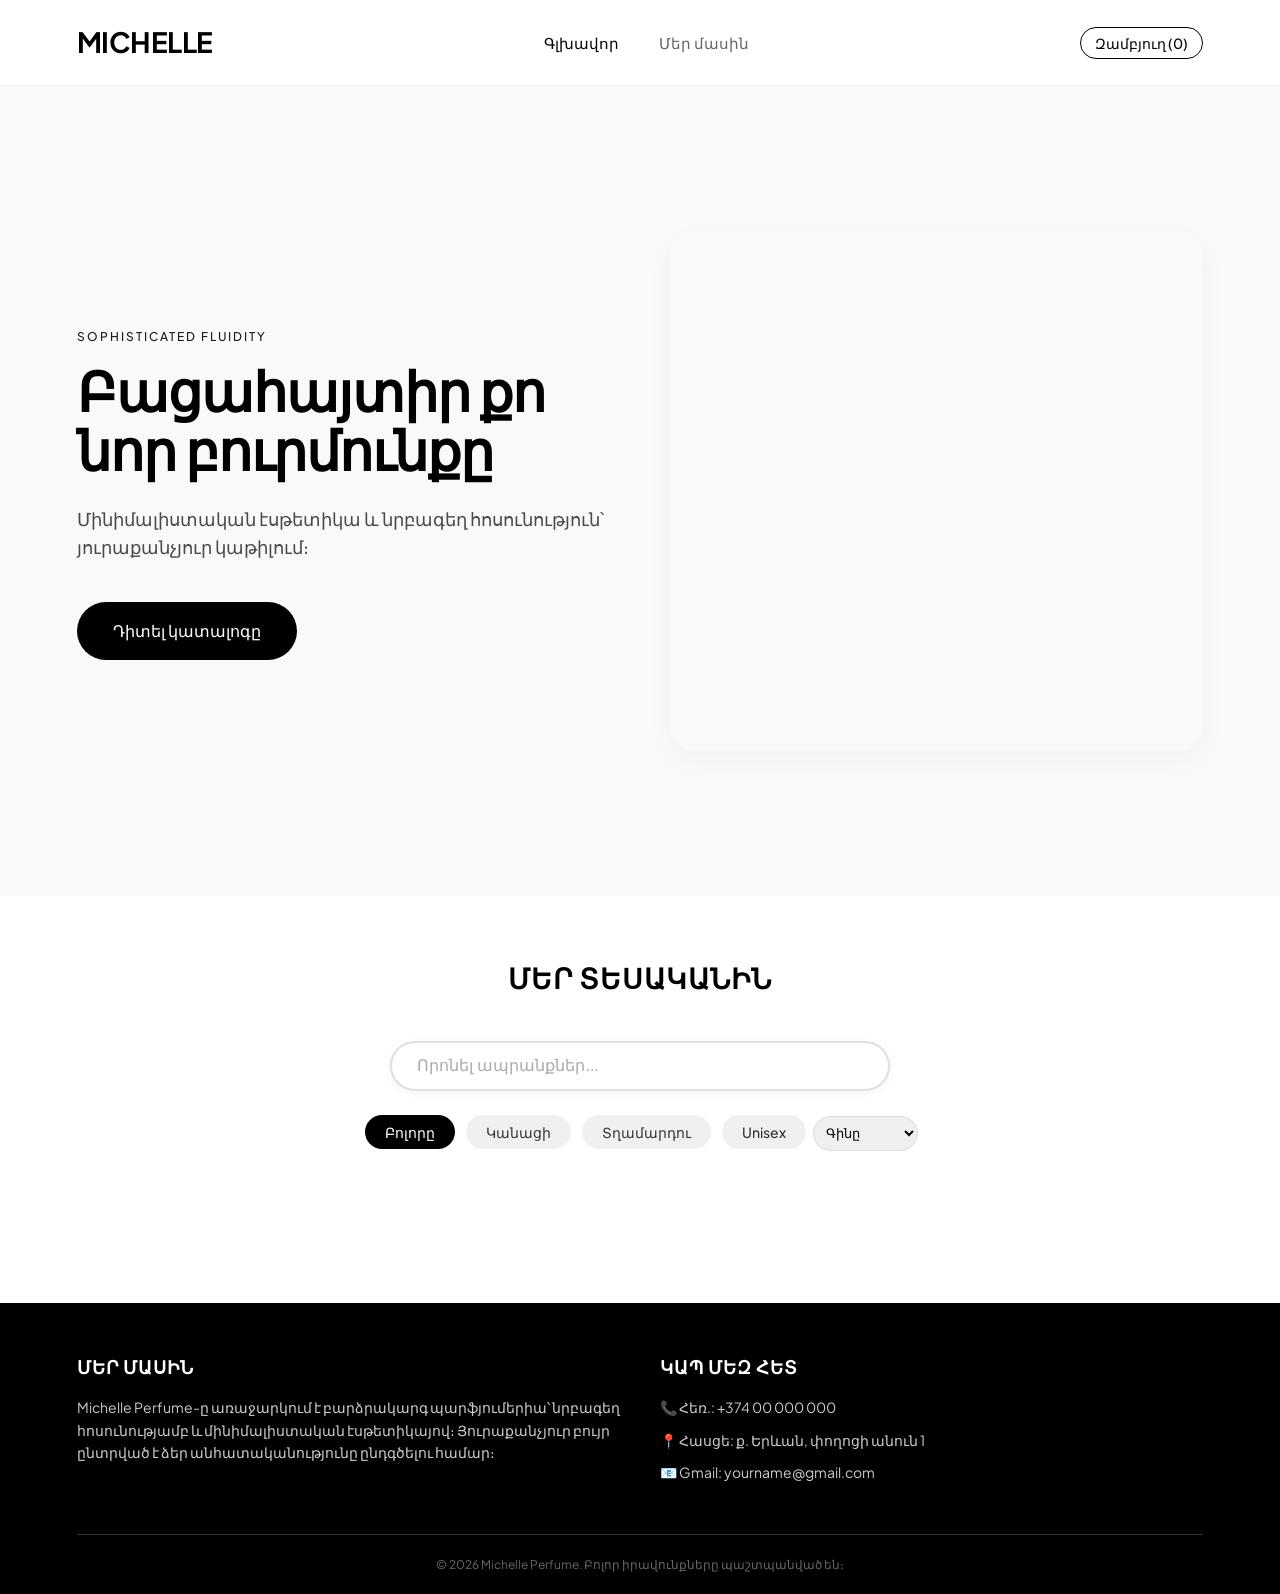
==== commit e4624764: "Update index.html" ====
--- a/index.html
+++ b/index.html
@@ -122,7 +122,7 @@
         <div class="container">
             <h2 class="section-title">Մեր Տեսականին</h2>
             
-<input type="text" id="searchInput" placeholder="Որոնել ապրանքներ..." onkeyup="searchProducts()">
+<input type="text" id="searchInput" placeholder="Որոնել ապրանքներ...">
             <div class="filters" style="text-align: center; margin-bottom: 30px;">
                 <button class="filter-btn active" data-filter="all">Բոլորը</button>
                 <button class="filter-btn" data-filter="Կանացի">Կանացի</button>
@@ -466,6 +466,13 @@
             });
         }
 
+
+
+emailjs.init({
+  publicKey: "rZBr8xgK7orV2Zi8C",
+});
+
+                
         function sendEmailNotification(name, phone, items, total, date) {
             emailjs.send("service_05dsggr", "template_utk2s95", {
                 customer_name: name,
@@ -562,20 +569,23 @@
         });
 
 
-function searchProducts() {
-    let input = document.getElementById('searchInput').value.toLowerCase();
-    let productList = document.querySelectorAll('.product-card'); // Ենթադրենք յուրաքանչյուր ապրանք ունի .product-card դաս
-
-    productList.forEach(card => {
-        let title = card.querySelector('h3').innerText.toLowerCase(); // Ենթադրենք ապրանքի անունը h3-ի մեջ է
-        if (title.includes(input)) {
-            card.style.display = ""; // Ցույց տալ
-        } else {
-            card.style.display = "none"; // Թաքցնել
-        }
-    });
-}
-        
+
+    // Այստեղ լինելու են քո մյուս ֆունկցիաները...
+
+    // Ահա որոնման ֆունկցիան
+    function searchProducts() {
+        let input = document.getElementById('searchInput').value.toLowerCase();
+        let productList = document.querySelectorAll('.product-card'); 
+
+        productList.forEach(card => {
+            let title = card.querySelector('h3').innerText.toLowerCase(); 
+            card.style.display = title.includes(input) ? "" : "none";
+        });
+    }
+
+    // Այս տողն է ապահովում, որ ֆունկցիան կաշխատի
+    document.getElementById('searchInput').addEventListener('keyup', searchProducts);
+  
     </script>
 
 <footer class="footer-section">
--- a/style.css
+++ b/style.css
@@ -355,3 +355,31 @@
 }
 
 
+/* Որոնման տողի դիզայն */
+#searchInput {
+    display: block;
+    width: 100%;
+    max-width: 500px;
+    margin: 20px auto;
+    padding: 14px 25px;
+    border: 2px solid #e0e0e0;
+    border-radius: 50px;
+    outline: none;
+    font-size: 16px;
+    background-color: #ffffff;
+    transition: all 0.4s cubic-bezier(0.4, 0, 0.2, 1);
+    box-shadow: 0 2px 10px rgba(0, 0, 0, 0.05);
+}
+
+/* Երբ սեղմում ենք դաշտի վրա */
+#searchInput:focus {
+    border-color: #ff6b6b; /* Այստեղ դիր քո կայքի գույնը */
+    box-shadow: 0 4px 15px rgba(255, 107, 107, 0.25);
+    transform: scale(1.02);
+}
+
+/* Տեքստի գույնը և placeholder-ը */
+#searchInput::placeholder {
+    color: #aaa;
+    font-weight: 300;
+}
